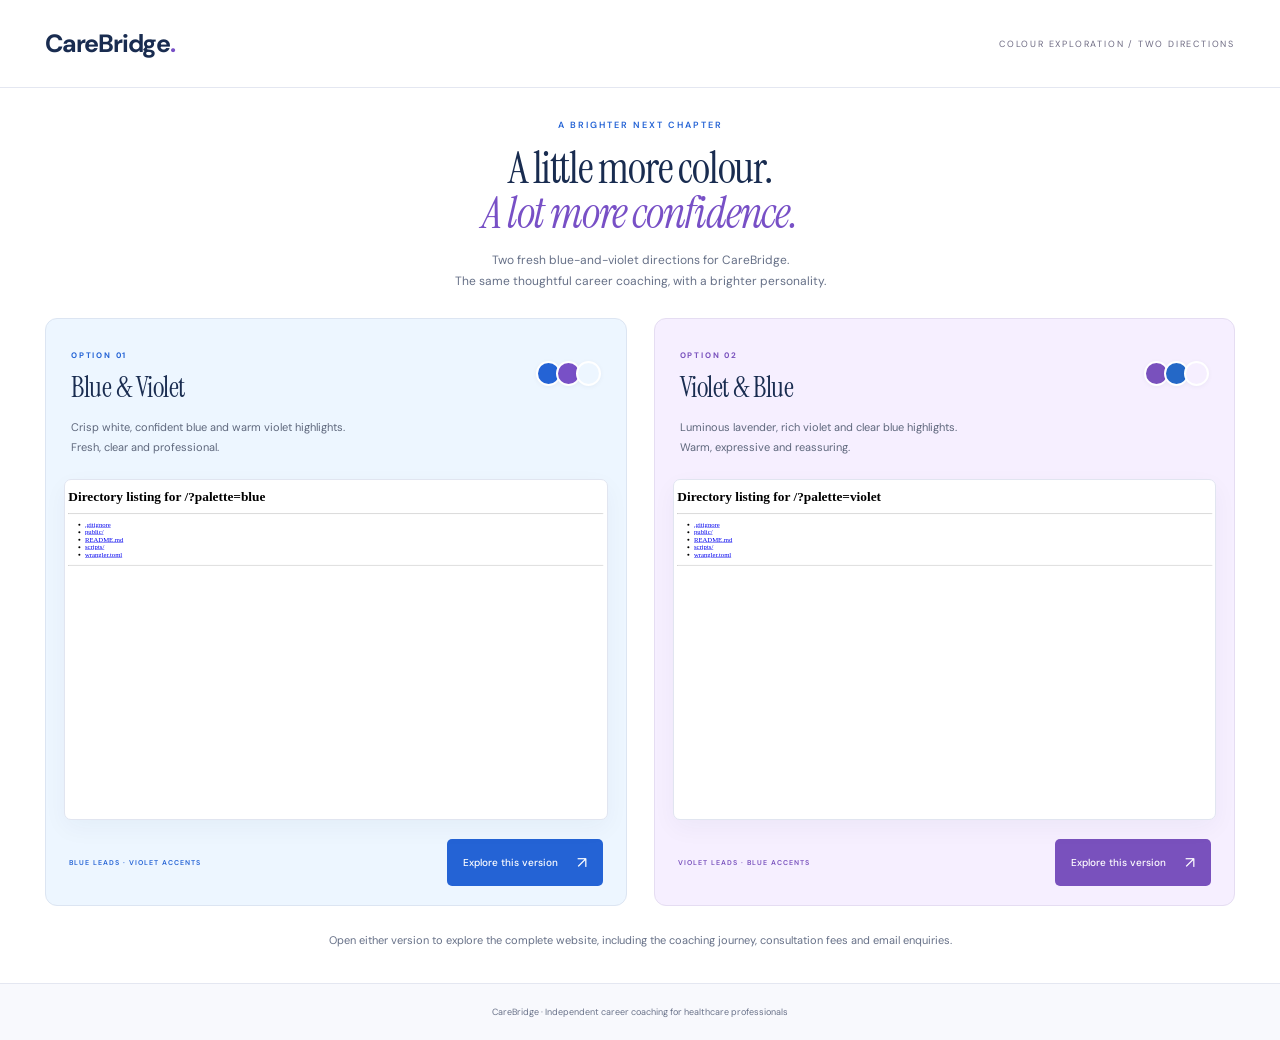
==== public/colours.html @ 7f14937b "Add CareBridge Asia–Germany website and Cloudflare Pages setup guide" ====
<!doctype html><html lang="en"><head><meta charset="utf-8"><meta name="viewport" content="width=device-width, initial-scale=1"><title>CareBridge — Two colour directions</title><meta name="theme-color" content="#ffffff"><link rel="stylesheet" href="colour-comparison.css"></head><body>
<header><a class="logo" href="/">CareBridge<span>.</span></a><span>COLOUR EXPLORATION / TWO DIRECTIONS</span></header>
<main><div class="intro"><span class="eyebrow">A BRIGHTER NEXT CHAPTER</span><h1>A little more colour.<br><em>A lot more confidence.</em></h1><p>Two fresh blue-and-violet directions for CareBridge.<br>The same thoughtful career coaching, with a brighter personality.</p></div>
<div class="options"><article class="option blue"><div class="option-heading"><div><span class="number">OPTION 01</span><h2>Blue & Violet</h2></div><div class="swatches" aria-label="Royal blue, violet and sky blue"><i style="background:#2463d5"></i><i style="background:#7850c6"></i><i style="background:#edf6ff"></i></div></div><p class="description">Crisp white, confident blue and warm violet highlights.<br>Fresh, clear and professional.</p><a class="preview-link" href="/?palette=blue" aria-label="Explore option 1, Blue and Violet"><div class="preview"><iframe src="/?palette=blue" title="Option 1: Blue and Violet website preview" tabindex="-1" loading="eager"></iframe></div></a><div class="option-footer"><span>BLUE LEADS · VIOLET ACCENTS</span><a class="button" href="/?palette=blue">Explore this version <b>↗</b></a></div></article>
<article class="option violet"><div class="option-heading"><div><span class="number">OPTION 02</span><h2>Violet & Blue</h2></div><div class="swatches" aria-label="Violet, blue and lavender"><i style="background:#7951bd"></i><i style="background:#2468c7"></i><i style="background:#f6efff"></i></div></div><p class="description">Luminous lavender, rich violet and clear blue highlights.<br>Warm, expressive and reassuring.</p><a class="preview-link" href="/?palette=violet" aria-label="Explore option 2, Violet and Blue"><div class="preview"><iframe src="/?palette=violet" title="Option 2: Violet and Blue website preview" tabindex="-1" loading="eager"></iframe></div></a><div class="option-footer"><span>VIOLET LEADS · BLUE ACCENTS</span><a class="button" href="/?palette=violet">Explore this version <b>↗</b></a></div></article></div>
<p class="closing">Open either version to explore the complete website, including the coaching journey, consultation fees and email enquiries.</p></main><footer>CareBridge · Independent career coaching for healthcare professionals</footer><script src="colour-comparison.js"></script></body></html>
---- public/colour-comparison.css ----
@import url('https://fonts.googleapis.com/css2?family=DM+Sans:wght@400;500;600;700&family=Instrument+Serif:ital@0;1&display=swap');
*{box-sizing:border-box}body{margin:0;background:#fff;color:#192c50;font-family:'DM Sans',Arial,sans-serif}a{color:inherit;text-decoration:none}header{max-width:1440px;margin:auto;display:flex;align-items:center;justify-content:space-between;padding:27px 45px;border-bottom:1px solid #e4e7f1}.logo{font-size:25px;font-weight:700;letter-spacing:-1.2px}.logo span{color:#7850c6}header>span{font-size:9px;letter-spacing:1.8px;color:#6d6a82}main{max-width:1440px;margin:auto;padding:0 45px}.intro{text-align:center;padding:42px 0 34px}.eyebrow{font-size:9px;font-weight:600;letter-spacing:2px;color:#2463d5}h1{font-family:'Instrument Serif',Georgia,serif;font-size:51px;font-weight:400;line-height:1.03;letter-spacing:-1.2px;margin:17px 0}h1 em{color:#7850c6;font-weight:400}.intro p{color:#667087;font-size:12px;line-height:1.8;margin:0}.options{display:grid;grid-template-columns:1fr 1fr;gap:27px}.option{--accent:#2463d5;--tint:#edf6ff;border:1px solid #dce5f2;border-radius:12px;overflow:hidden;background:var(--tint)}.option.violet{--accent:#7951bd;--tint:#f6efff;border-color:#e5ddf2}.option-heading{display:flex;justify-content:space-between;align-items:center;padding:23px 25px 0}.number{font-size:8px;letter-spacing:1.8px;color:var(--accent);font-weight:700}h2{font-size:28px;font-family:'Instrument Serif',Georgia,serif;font-weight:400;margin:6px 0 0;letter-spacing:-.5px}.swatches{display:flex}.swatches i{display:block;width:25px;height:25px;border-radius:50%;border:2px solid #fff;margin-left:-5px;box-shadow:0 1px 5px #192c500c}.description{font-size:11px;line-height:1.8;color:#5e677c;margin:12px 25px 22px}.preview-link{display:block;margin:0 18px;border:1px solid #e1e5f0;border-radius:7px;overflow:hidden;background:white;box-shadow:0 8px 25px #1a31570b;position:relative}.preview-link:after{content:'';position:absolute;inset:0}.preview{width:100%;aspect-ratio:1.45;overflow:hidden;position:relative}.preview iframe{position:absolute;left:0;top:0;width:1300px;height:1000px;border:0;transform:scale(var(--scale,.43));transform-origin:top left;pointer-events:none}.option-footer{padding:19px 23px;display:flex;align-items:center;justify-content:space-between;gap:15px}.option-footer>span{font-size:7px;font-weight:600;letter-spacing:1px;color:var(--accent)}.button{background:var(--accent);color:#fff;font-size:10px;font-weight:500;display:inline-flex;align-items:center;gap:19px;padding:13px 16px;border-radius:5px;white-space:nowrap;transition:filter .2s}.button:hover{filter:brightness(.92)}.button b{font-size:16px;font-weight:400}.closing{text-align:center;font-size:11px;color:#667087;line-height:1.8;margin:25px 0 32px}footer{padding:22px;text-align:center;color:#697289;background:#f8f9fd;font-size:9px;border-top:1px solid #e4e7f1}a:focus-visible{outline:3px solid #7951bd;outline-offset:4px}
@media(min-width:1400px){.preview{--scale:.48}}
@media(min-width:1200px) and (max-width:1399px){.preview{--scale:.408}}
@media(min-width:1000px) and (max-width:1199px){.preview{--scale:.335}}
@media(min-width:801px) and (max-width:999px){.preview{--scale:.27}.option-footer{padding:17px;flex-wrap:wrap;gap:10px}.option-heading{padding:20px 20px 0}.description{margin-left:20px;margin-right:20px}}
@media(max-width:800px){header{padding:22px 25px}header>span{font-size:7px;letter-spacing:1px}main{padding:0 25px}.intro{padding:35px 0 30px}h1{font-size:45px}.options{grid-template-columns:1fr;gap:25px}.preview{--scale:.49}.option-footer{padding:18px 23px}.intro p{font-size:11px}}
@media(max-width:600px){header{padding:20px}.logo{font-size:23px}header>span{font-size:6px;letter-spacing:.8px}main{padding:0 18px}.intro{padding:31px 0 27px}h1{font-size:41px}.eyebrow{font-size:7px;letter-spacing:1.5px}.intro p{font-size:10px}.option-heading{padding:20px 20px 0}.description{margin:12px 20px 20px;font-size:10px}.option-footer{padding:17px 18px;gap:10px}.option-footer>span{font-size:6px;letter-spacing:.6px}.button{font-size:9px;padding:11px 12px;gap:12px}.preview-link{margin:0 12px}.preview{--scale:.246}.closing{font-size:10px;margin:22px 0 28px}footer{font-size:8px;padding:20px}}
@media(min-width:401px) and (max-width:600px){.preview{--scale:.28}}
@media(min-width:801px){.intro{padding:24px 0 25px}h1{font-size:44px;margin:13px 0}.preview{aspect-ratio:1.6}}
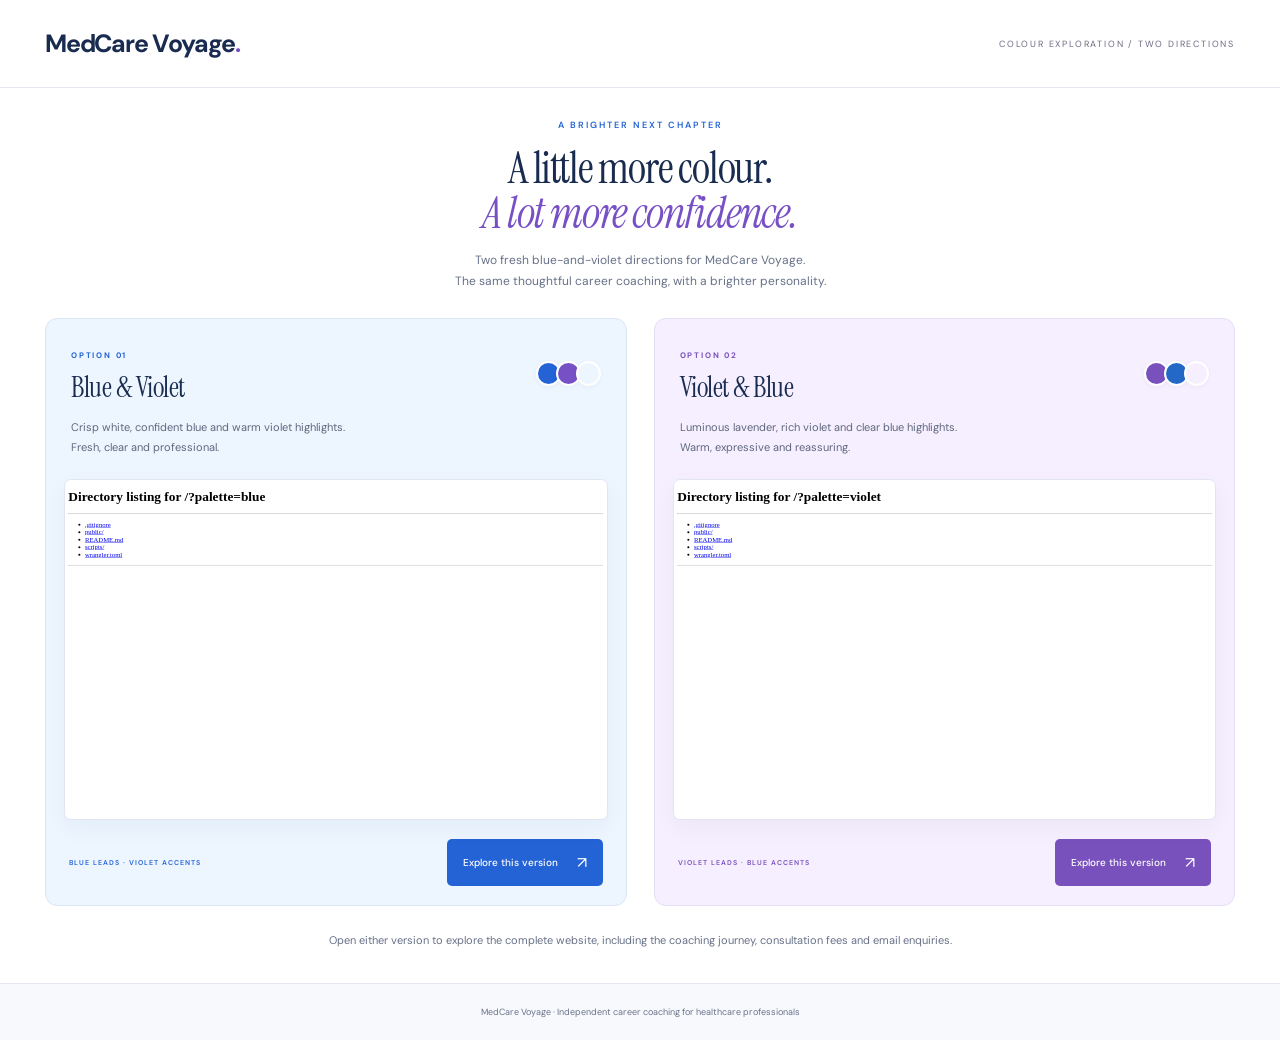
==== commit 3eadea2c: "Rebrand as MedCare Voyage and update career coaching FAQ" ====
--- a/public/colours.html
+++ b/public/colours.html
@@ -1,6 +1,6 @@
-<!doctype html><html lang="en"><head><meta charset="utf-8"><meta name="viewport" content="width=device-width, initial-scale=1"><title>CareBridge — Two colour directions</title><meta name="theme-color" content="#ffffff"><link rel="stylesheet" href="colour-comparison.css"></head><body>
-<header><a class="logo" href="/">CareBridge<span>.</span></a><span>COLOUR EXPLORATION / TWO DIRECTIONS</span></header>
-<main><div class="intro"><span class="eyebrow">A BRIGHTER NEXT CHAPTER</span><h1>A little more colour.<br><em>A lot more confidence.</em></h1><p>Two fresh blue-and-violet directions for CareBridge.<br>The same thoughtful career coaching, with a brighter personality.</p></div>
+<!doctype html><html lang="en"><head><meta charset="utf-8"><meta name="viewport" content="width=device-width, initial-scale=1"><title>MedCare Voyage — Two colour directions</title><meta name="theme-color" content="#ffffff"><link rel="stylesheet" href="colour-comparison.css"></head><body>
+<header><a class="logo" href="/">MedCare Voyage<span>.</span></a><span>COLOUR EXPLORATION / TWO DIRECTIONS</span></header>
+<main><div class="intro"><span class="eyebrow">A BRIGHTER NEXT CHAPTER</span><h1>A little more colour.<br><em>A lot more confidence.</em></h1><p>Two fresh blue-and-violet directions for MedCare Voyage.<br>The same thoughtful career coaching, with a brighter personality.</p></div>
 <div class="options"><article class="option blue"><div class="option-heading"><div><span class="number">OPTION 01</span><h2>Blue & Violet</h2></div><div class="swatches" aria-label="Royal blue, violet and sky blue"><i style="background:#2463d5"></i><i style="background:#7850c6"></i><i style="background:#edf6ff"></i></div></div><p class="description">Crisp white, confident blue and warm violet highlights.<br>Fresh, clear and professional.</p><a class="preview-link" href="/?palette=blue" aria-label="Explore option 1, Blue and Violet"><div class="preview"><iframe src="/?palette=blue" title="Option 1: Blue and Violet website preview" tabindex="-1" loading="eager"></iframe></div></a><div class="option-footer"><span>BLUE LEADS · VIOLET ACCENTS</span><a class="button" href="/?palette=blue">Explore this version <b>↗</b></a></div></article>
 <article class="option violet"><div class="option-heading"><div><span class="number">OPTION 02</span><h2>Violet & Blue</h2></div><div class="swatches" aria-label="Violet, blue and lavender"><i style="background:#7951bd"></i><i style="background:#2468c7"></i><i style="background:#f6efff"></i></div></div><p class="description">Luminous lavender, rich violet and clear blue highlights.<br>Warm, expressive and reassuring.</p><a class="preview-link" href="/?palette=violet" aria-label="Explore option 2, Violet and Blue"><div class="preview"><iframe src="/?palette=violet" title="Option 2: Violet and Blue website preview" tabindex="-1" loading="eager"></iframe></div></a><div class="option-footer"><span>VIOLET LEADS · BLUE ACCENTS</span><a class="button" href="/?palette=violet">Explore this version <b>↗</b></a></div></article></div>
-<p class="closing">Open either version to explore the complete website, including the coaching journey, consultation fees and email enquiries.</p></main><footer>CareBridge · Independent career coaching for healthcare professionals</footer><script src="colour-comparison.js"></script></body></html>
+<p class="closing">Open either version to explore the complete website, including the coaching journey, consultation fees and email enquiries.</p></main><footer>MedCare Voyage · Independent career coaching for healthcare professionals</footer><script src="colour-comparison.js"></script></body></html>
